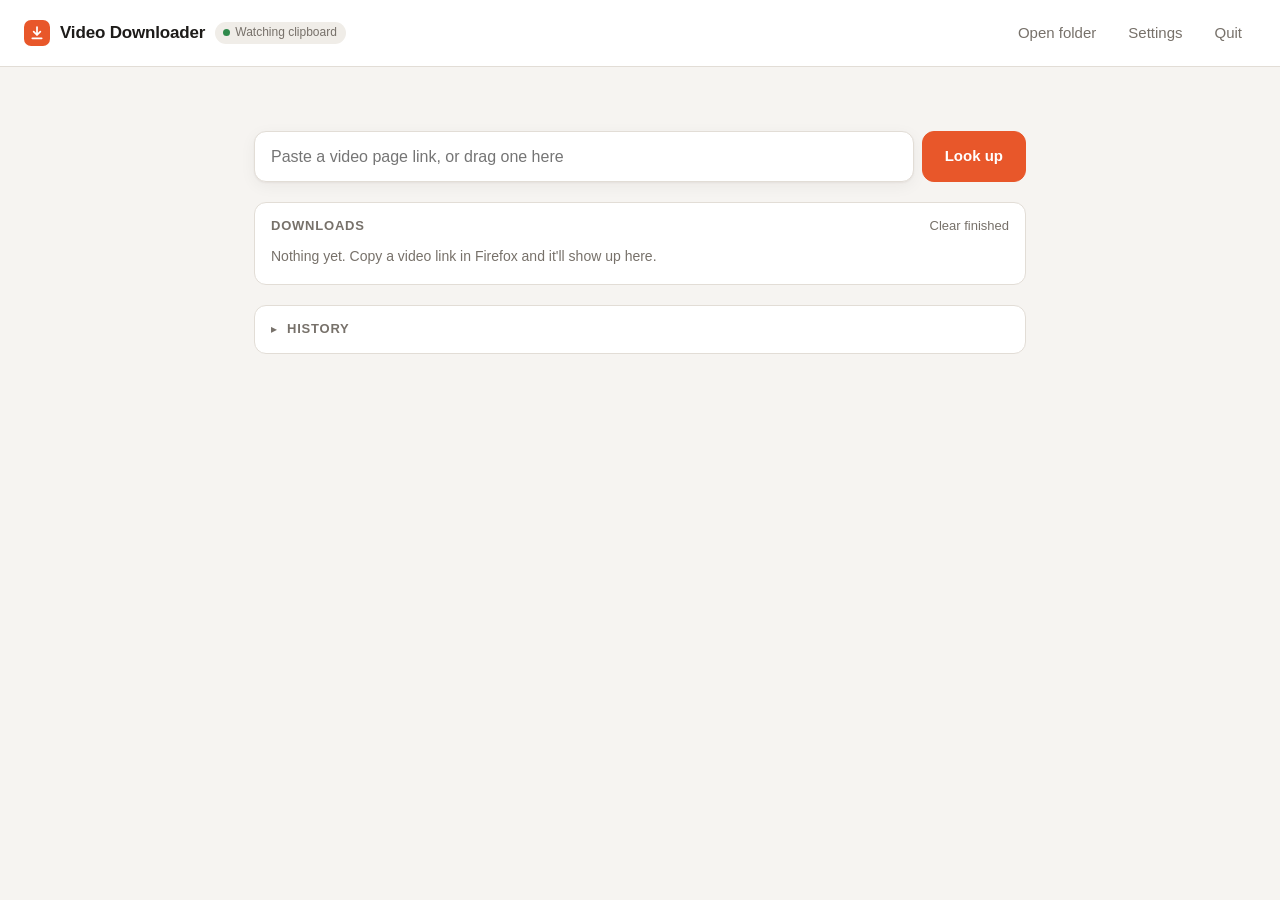
==== Video Downloader.app/Contents/Resources/app/static/index.html @ 3638cf5f "Standalone Mac app: own window and menu-bar icon, no browser or Terminal Video Downloader.app runs s" ====
<!doctype html>
<html lang="en">
<head>
<meta charset="utf-8">
<meta name="viewport" content="width=device-width, initial-scale=1">
<title>Video Downloader</title>
<link rel="icon" href="data:image/svg+xml,%3Csvg xmlns='http://www.w3.org/2000/svg' viewBox='0 0 32 32'%3E%3Crect width='32' height='32' rx='8' fill='%23e8572a'/%3E%3Cpath d='M16 8v12m-5-5 5 5 5-5M9 24h14' stroke='white' stroke-width='3' fill='none' stroke-linecap='round' stroke-linejoin='round'/%3E%3C/svg%3E">
<link rel="stylesheet" href="/static/style.css">
</head>
<body>
<div class="drop-overlay" id="dropOverlay"><div>Drop the link to grab its video</div></div>

<header class="top">
  <div class="brand">
    <span class="logo" aria-hidden="true"></span>
    <h1>Video Downloader</h1>
    <span class="watch-pill" id="watchPill" title="Copy a video link in any browser and you'll be asked whether to download it">Watching clipboard</span>
  </div>
  <nav>
    <button class="ghost" id="openFolder">Open folder</button>
    <button class="ghost" id="openSettings">Settings</button>
    <button class="ghost" id="quitApp" title="Stop the app">Quit</button>
  </nav>
</header>

<main>
  <div id="notices"></div>
  <div id="pending"></div>

  <form class="grab" id="grabForm" autocomplete="off">
    <input id="urlInput" type="url" placeholder="Paste a video page link, or drag one here" required>
    <button type="submit" class="primary" id="grabBtn">Look up</button>
  </form>

  <section id="preview" class="preview" hidden></section>

  <section class="panel">
    <div class="panel-head">
      <h2>Downloads</h2>
      <button class="link" id="clearJobs">Clear finished</button>
    </div>
    <ul id="jobs" class="jobs"></ul>
    <p class="empty" id="jobsEmpty">Nothing yet. Copy a video link in Firefox and it'll show up here.</p>
  </section>

  <section class="panel">
    <details id="historyBox">
      <summary><h2>History</h2><span class="muted" id="historyCount"></span></summary>
      <ul id="history" class="history"></ul>
      <div class="history-foot"><button class="link" id="clearHistory">Clear history</button></div>
    </details>
  </section>
</main>

<dialog id="settings">
  <form method="dialog" id="settingsForm">
    <h2>Settings</h2>

    <label class="field">
      <span>Save videos to</span>
      <div class="row">
        <input name="save_dir" id="saveDir">
        <button type="button" id="chooseFolder">Choose…</button>
      </div>
    </label>

    <label class="field">
      <span>Default quality</span>
      <select name="quality">
        <option value="best">Best available</option>
        <option value="2160">Up to 4K</option>
        <option value="1440">Up to 1440p</option>
        <option value="1080">Up to 1080p</option>
        <option value="720">Up to 720p</option>
        <option value="480">Up to 480p</option>
      </select>
    </label>

    <label class="field">
      <span>File names</span>
      <select name="filename">
        <option value="title">Video title</option>
        <option value="title_id">Video title [video ID]</option>
        <option value="site_title">Site - Uploader - Title</option>
      </select>
    </label>

    <label class="check"><input type="checkbox" name="mac_compatible">
      <span>Mac-friendly files<small>Prefers H.264 so videos play in QuickTime and Finder previews. Some sites top out at 1080p this way.</small></span></label>

    <label class="check"><input type="checkbox" name="watch_clipboard">
      <span>Watch the clipboard<small>When you copy a video link in any browser, offer to download it.</small></span></label>

    <label class="check"><input type="checkbox" name="native_prompt">
      <span>Pop-up prompt<small>Show a Mac dialog even when this tab isn't in front.</small></span></label>

    <label class="check"><input type="checkbox" name="prompt_all_links">
      <span>Ask about every copied link<small>Normally only links from sites yt-dlp specifically supports.</small></span></label>

    <label class="check"><input type="checkbox" name="keep_history">
      <span>Keep download history<small>Stored only on this Mac. Turning it off erases it.</small></span></label>

    <label class="field">
      <span>Downloads at once</span>
      <select name="max_parallel"><option>1</option><option>2</option><option>3</option><option>4</option></select>
    </label>

    <div class="engine">
      <div><strong>yt-dlp</strong> <span id="ytdlpVersion" class="muted"></span>
        <small>Sites change often. If downloads start failing, update.</small></div>
      <button type="button" id="updateYtdlp">Update yt-dlp</button>
    </div>
    <p class="update-note" id="updateNote" hidden></p>

    <div class="dialog-foot">
      <button value="cancel" class="ghost">Cancel</button>
      <button value="save" class="primary" id="saveSettings">Save</button>
    </div>
  </form>
</dialog>

<template id="jobTpl">
  <li class="job">
    <div class="job-main">
      <div class="job-title"></div>
      <div class="job-meta"></div>
      <div class="bar"><span></span></div>
    </div>
    <div class="job-actions"></div>
  </li>
</template>

<script src="/static/app.js"></script>
</body>
</html>
---- static/style.css ----
:root {
  --bg: #f6f4f1;
  --surface: #ffffff;
  --surface-2: #f0ede8;
  --ink: #1d1b19;
  --muted: #77716a;
  --line: #e2ddd6;
  --accent: #e8572a;
  --accent-ink: #ffffff;
  --accent-soft: #fde9e1;
  --ok: #2f8a4c;
  --err: #c2372b;
  --warn-bg: #fff6dc;
  --warn-line: #ecd48a;
  --radius: 12px;
  --shadow: 0 1px 2px rgba(30, 20, 10, .05), 0 4px 16px rgba(30, 20, 10, .05);
  color-scheme: light;
}
@media (prefers-color-scheme: dark) {
  :root {
    --bg: #161514;
    --surface: #201f1d;
    --surface-2: #2a2826;
    --ink: #f1eee9;
    --muted: #a19a91;
    --line: #34312e;
    --accent: #f26a3f;
    --accent-soft: #3a241b;
    --ok: #5cc27c;
    --err: #ff7b6e;
    --warn-bg: #352d16;
    --warn-line: #6b5a25;
    --shadow: none;
    color-scheme: dark;
  }
}

* { box-sizing: border-box; }
[hidden] { display: none !important; }
body {
  margin: 0;
  background: var(--bg);
  color: var(--ink);
  font: 15px/1.45 -apple-system, BlinkMacSystemFont, "SF Pro Text", "Helvetica Neue", sans-serif;
  -webkit-font-smoothing: antialiased;
}
button, input, select { font: inherit; color: inherit; }
h1, h2 { margin: 0; letter-spacing: -.01em; }
h1 { font-size: 17px; font-weight: 650; }
h2 { font-size: 13px; font-weight: 650; text-transform: uppercase; letter-spacing: .06em; color: var(--muted); display: inline; }
.muted { color: var(--muted); }

/* ---------- header */
.top {
  display: flex; align-items: center; justify-content: space-between; gap: 12px;
  padding: 14px 24px; border-bottom: 1px solid var(--line); background: var(--surface);
  position: sticky; top: 0; z-index: 5;
}
.brand { display: flex; align-items: center; gap: 10px; min-width: 0; }
.logo {
  width: 26px; height: 26px; border-radius: 7px; background: var(--accent); flex: none; position: relative;
}
.logo::after {
  content: ""; position: absolute; inset: 0;
  background: no-repeat center/16px url("data:image/svg+xml,%3Csvg xmlns='http://www.w3.org/2000/svg' viewBox='0 0 24 24'%3E%3Cpath d='M12 3v12m-5-5 5 5 5-5M5 20h14' stroke='white' stroke-width='2.6' fill='none' stroke-linecap='round' stroke-linejoin='round'/%3E%3C/svg%3E");
}
.watch-pill {
  font-size: 12px; padding: 2px 9px 2px 20px; border-radius: 99px; background: var(--surface-2);
  color: var(--muted); position: relative; white-space: nowrap;
}
.watch-pill::before {
  content: ""; position: absolute; left: 8px; top: 50%; width: 7px; height: 7px; margin-top: -3.5px;
  border-radius: 50%; background: var(--ok); animation: pulse 2.4s ease-in-out infinite;
}
.watch-pill.off::before { background: var(--muted); animation: none; }
@keyframes pulse { 50% { opacity: .35; } }
nav { display: flex; gap: 4px; }

/* ---------- buttons */
button { cursor: pointer; border: 1px solid var(--line); background: var(--surface); border-radius: 8px; padding: 7px 13px; }
button:hover { background: var(--surface-2); }
button:disabled { opacity: .5; cursor: default; }
button.primary { background: var(--accent); border-color: var(--accent); color: var(--accent-ink); font-weight: 600; }
button.primary:hover { filter: brightness(1.06); background: var(--accent); }
button.ghost { border-color: transparent; background: transparent; color: var(--muted); }
button.ghost:hover { color: var(--ink); background: var(--surface-2); }
button.link { border: 0; background: none; padding: 0; color: var(--muted); font-size: 13px; }
button.link:hover { color: var(--ink); text-decoration: underline; background: none; }
button.small { padding: 4px 10px; font-size: 13px; }

/* ---------- layout */
main { max-width: 820px; margin: 0 auto; padding: 24px 24px 64px; display: grid; gap: 20px; }

.grab { display: flex; gap: 8px; }
.grab input {
  flex: 1; min-width: 0; padding: 13px 16px; border-radius: var(--radius); border: 1px solid var(--line);
  background: var(--surface); box-shadow: var(--shadow); font-size: 16px; outline: none;
}
.grab input:focus { border-color: var(--accent); box-shadow: 0 0 0 3px var(--accent-soft); }
.grab button { border-radius: var(--radius); padding: 0 22px; }

/* ---------- notices + clipboard prompts */
.notice {
  border: 1px solid var(--warn-line); background: var(--warn-bg); border-radius: var(--radius);
  padding: 12px 16px; font-size: 14px;
}
.notice code { background: rgba(0,0,0,.07); padding: 1px 6px; border-radius: 5px; font-size: 13px; }

.prompt {
  display: flex; align-items: center; gap: 14px; padding: 12px 14px 12px 16px;
  background: var(--accent-soft); border: 1px solid color-mix(in srgb, var(--accent) 35%, transparent);
  border-radius: var(--radius); animation: slide .25s ease-out;
}

.prompt .p-text { flex: 1; min-width: 0; }
.prompt .p-label { font-size: 12px; font-weight: 650; color: var(--accent); text-transform: uppercase; letter-spacing: .05em; }
.prompt .p-url { white-space: nowrap; overflow: hidden; text-overflow: ellipsis; font-size: 14px; }
.prompt .p-actions { display: flex; gap: 6px; flex: none; }
@keyframes slide { from { opacity: 0; transform: translateY(-6px); } }

/* ---------- preview */
.preview {
  display: grid; grid-template-columns: 220px 1fr; gap: 18px; padding: 16px;
  background: var(--surface); border: 1px solid var(--line); border-radius: var(--radius); box-shadow: var(--shadow);
}
.preview .thumb {
  aspect-ratio: 16/9; border-radius: 8px; background: var(--surface-2) center/cover no-repeat; position: relative;
}
.preview .dur {
  position: absolute; right: 6px; bottom: 6px; background: rgba(0,0,0,.75); color: #fff; font-size: 12px;
  padding: 1px 6px; border-radius: 4px; font-variant-numeric: tabular-nums;
}
.preview .info { display: flex; flex-direction: column; gap: 6px; min-width: 0; }
.preview .title { font-weight: 650; font-size: 16px; line-height: 1.3; }
.preview .sub { color: var(--muted); font-size: 13px; }
.preview .go { margin-top: auto; display: flex; gap: 8px; align-items: center; flex-wrap: wrap; }
.preview select { padding: 7px 10px; border-radius: 8px; border: 1px solid var(--line); background: var(--surface); }
.preview.loading .title { color: var(--muted); }
.preview.error { grid-template-columns: 1fr; border-color: color-mix(in srgb, var(--err) 40%, var(--line)); }
.preview.error .title { color: var(--err); font-weight: 500; font-size: 14px; }
.spinner {
  width: 16px; height: 16px; border: 2px solid var(--line); border-top-color: var(--accent); border-radius: 50%;
  display: inline-block; animation: spin .7s linear infinite; vertical-align: -3px; margin-right: 8px;
}
@keyframes spin { to { transform: rotate(360deg); } }

/* ---------- panels */
.panel { background: var(--surface); border: 1px solid var(--line); border-radius: var(--radius); padding: 14px 16px; }
.panel-head { display: flex; justify-content: space-between; align-items: center; margin-bottom: 6px; }
.empty { color: var(--muted); font-size: 14px; margin: 10px 0 4px; }

.jobs, .history { list-style: none; margin: 0; padding: 0; }
.job { display: flex; gap: 14px; align-items: center; padding: 11px 0; border-top: 1px solid var(--line); }
.job:first-child { border-top: 0; }
.job-main { flex: 1; min-width: 0; }
.job-title { font-weight: 550; white-space: nowrap; overflow: hidden; text-overflow: ellipsis; }
.job-meta { font-size: 13px; color: var(--muted); margin-top: 1px; font-variant-numeric: tabular-nums; }
.job-meta .err { color: var(--err); white-space: normal; }
.job-meta .ok { color: var(--ok); }
.bar { height: 5px; background: var(--surface-2); border-radius: 99px; overflow: hidden; margin-top: 7px; }
.bar span { display: block; height: 100%; width: 0; background: var(--accent); border-radius: 99px; transition: width .4s ease; }
.job.processing .bar span { width: 100% !important; background: repeating-linear-gradient(-45deg, var(--accent) 0 8px, color-mix(in srgb, var(--accent) 60%, transparent) 8px 16px); background-size: 200% 100%; animation: stripes 1s linear infinite; }
@keyframes stripes { to { background-position: -22.6px 0; } }
.job.done .bar, .job.error .bar, .job.cancelled .bar { display: none; }
.job-actions { display: flex; gap: 6px; flex: none; }

details summary { cursor: pointer; list-style: none; display: flex; gap: 10px; align-items: baseline; }
details summary::-webkit-details-marker { display: none; }
details summary::before { content: "▸"; color: var(--muted); font-size: 12px; transition: transform .15s; }
details[open] summary::before { transform: rotate(90deg); }
.history { margin-top: 10px; }
.history li { display: flex; gap: 12px; align-items: center; padding: 8px 0; border-top: 1px solid var(--line); font-size: 14px; }
.history .h-main { flex: 1; min-width: 0; }
.history .h-title { white-space: nowrap; overflow: hidden; text-overflow: ellipsis; }
.history .h-sub { font-size: 12px; color: var(--muted); }
.history .gone { text-decoration: line-through; color: var(--muted); }
.history-foot { padding-top: 8px; text-align: right; }

/* ---------- settings */
dialog {
  border: 1px solid var(--line); border-radius: 16px; padding: 0; width: min(520px, calc(100vw - 32px));
  background: var(--surface); color: var(--ink); box-shadow: 0 20px 60px rgba(0,0,0,.25);
}
dialog::backdrop { background: rgba(20, 15, 10, .35); }
dialog form { padding: 22px 24px; display: grid; gap: 14px; max-height: 85vh; overflow: auto; }
dialog h2 { font-size: 17px; text-transform: none; letter-spacing: -.01em; color: var(--ink); }
.field { display: grid; gap: 5px; font-size: 13px; color: var(--muted); }
.field input, .field select { padding: 8px 10px; border: 1px solid var(--line); border-radius: 8px; background: var(--bg); color: var(--ink); width: 100%; }
.row { display: flex; gap: 8px; }
.check { display: flex; gap: 10px; align-items: flex-start; font-size: 14px; }
.check input { margin-top: 3px; accent-color: var(--accent); }
.check small, .engine small { display: block; color: var(--muted); font-size: 12px; }
.engine { display: flex; gap: 12px; align-items: center; justify-content: space-between; padding: 12px; background: var(--surface-2); border-radius: 10px; font-size: 14px; }
.update-note { margin: 0; font-size: 13px; }
.dialog-foot { display: flex; justify-content: flex-end; gap: 8px; padding: 12px 0 2px; position: sticky; bottom: -22px; background: var(--surface); border-top: 1px solid var(--line); margin-bottom: -8px; }

/* ---------- drag and drop */
.drop-overlay {
  position: fixed; inset: 0; z-index: 50; display: none; place-items: center; pointer-events: none;
  background: color-mix(in srgb, var(--accent) 14%, transparent); backdrop-filter: blur(2px);
}
.drop-overlay div { border: 2px dashed var(--accent); padding: 28px 40px; border-radius: 16px; background: var(--surface); font-weight: 600; }
body.dragging .drop-overlay { display: grid; }

@media (max-width: 640px) {
  .top { padding: 12px 16px; }
  .watch-pill { display: none; }
  main { padding: 16px; }
  .preview { grid-template-columns: 1fr; }
  .prompt { flex-wrap: wrap; }
}
#notices, #pending { display: grid; gap: 8px; }

.size-note:empty { display: none; }
.size-note { color: var(--accent); }
.prompt .err { color: var(--err); }
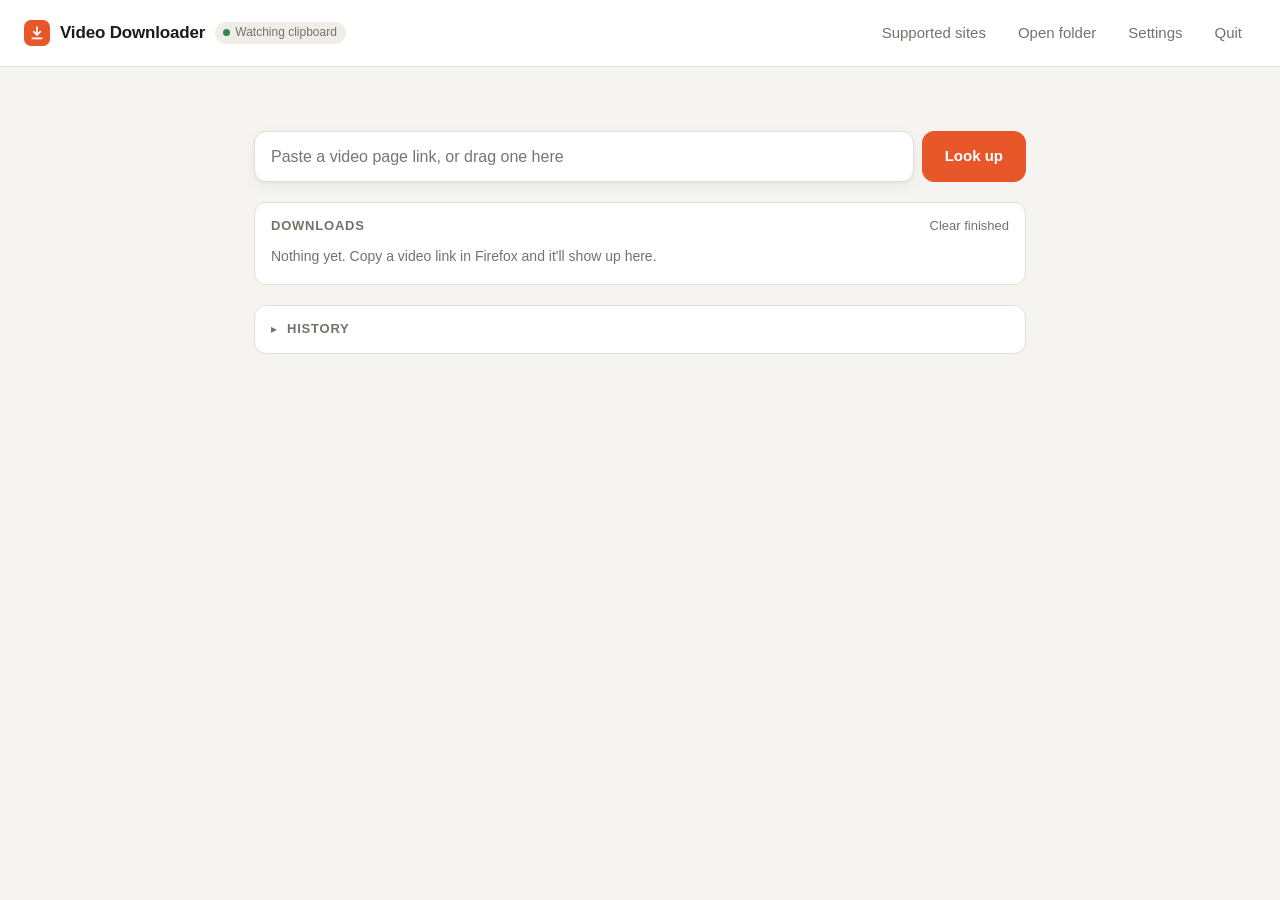
==== commit 1b668b07: "Add Supported sites link (header, Settings, error message, menu bar) Opens yt-dlp's supported sites " ====
--- a/Video Downloader.app/Contents/Resources/app/static/index.html
+++ b/Video Downloader.app/Contents/Resources/app/static/index.html
@@ -17,6 +17,7 @@
     <span class="watch-pill" id="watchPill" title="Copy a video link in any browser and you'll be asked whether to download it">Watching clipboard</span>
   </div>
   <nav>
+    <button class="ghost" data-link="supported_sites" title="yt-dlp's list of sites it can download from (opens in your browser)">Supported sites</button>
     <button class="ghost" id="openFolder">Open folder</button>
     <button class="ghost" id="openSettings">Settings</button>
     <button class="ghost" id="quitApp" title="Stop the app">Quit</button>
@@ -92,10 +93,10 @@
       <span>Watch the clipboard<small>When you copy a video link in any browser, offer to download it.</small></span></label>
 
     <label class="check"><input type="checkbox" name="native_prompt">
-      <span>Pop-up prompt<small>Show a Mac dialog even when this tab isn't in front.</small></span></label>
+      <span>Pop-up prompt<small>Show a Mac dialog even when the app window isn't in front.</small></span></label>
 
     <label class="check"><input type="checkbox" name="prompt_all_links">
-      <span>Ask about every copied link<small>Normally only links from sites yt-dlp specifically supports.</small></span></label>
+      <span>Ask about every copied link<small>Normally only links from sites yt-dlp specifically supports (<a href="#" data-link="supported_sites">see the list</a>).</small></span></label>
 
     <label class="check"><input type="checkbox" name="keep_history">
       <span>Keep download history<small>Stored only on this Mac. Turning it off erases it.</small></span></label>
--- a/static/style.css
+++ b/static/style.css
@@ -214,3 +214,5 @@
 .size-note:empty { display: none; }
 .size-note { color: var(--accent); }
 .prompt .err { color: var(--err); }
+
+.check small a, .preview a { color: var(--accent); }
